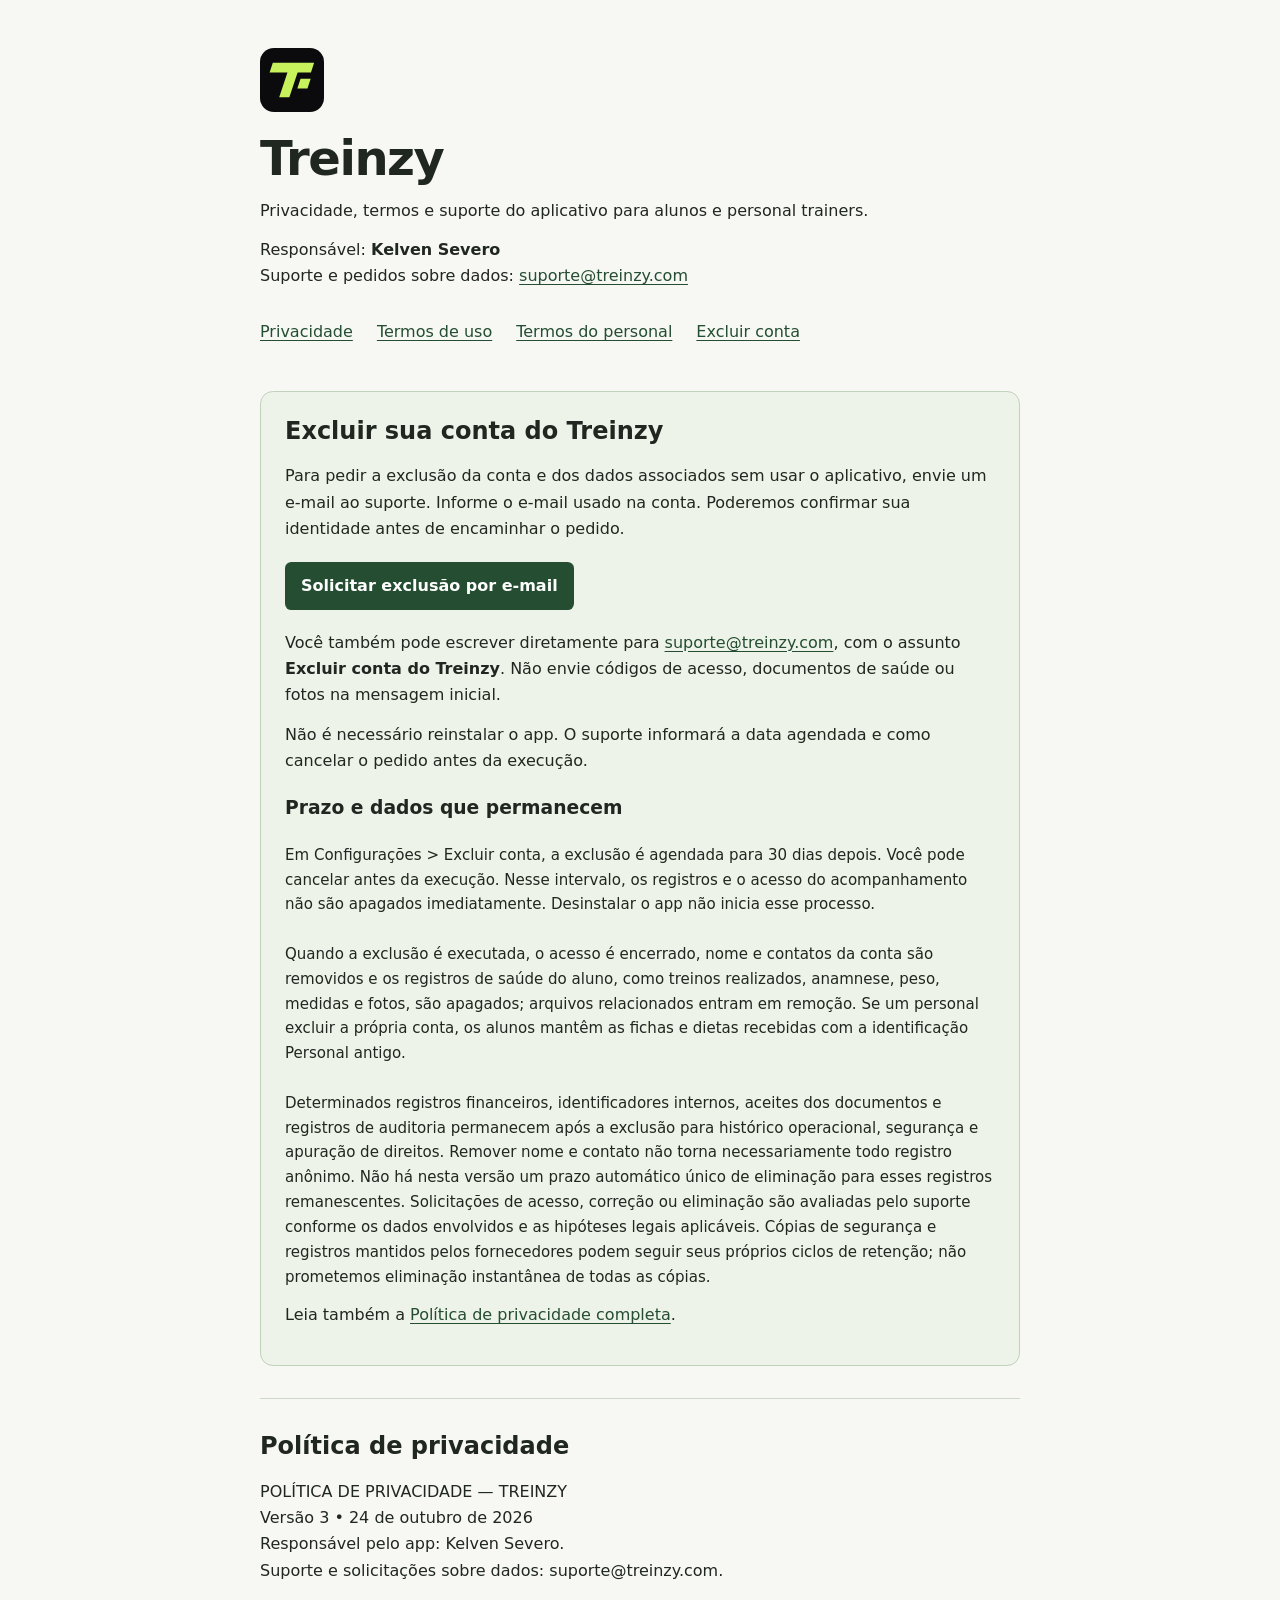
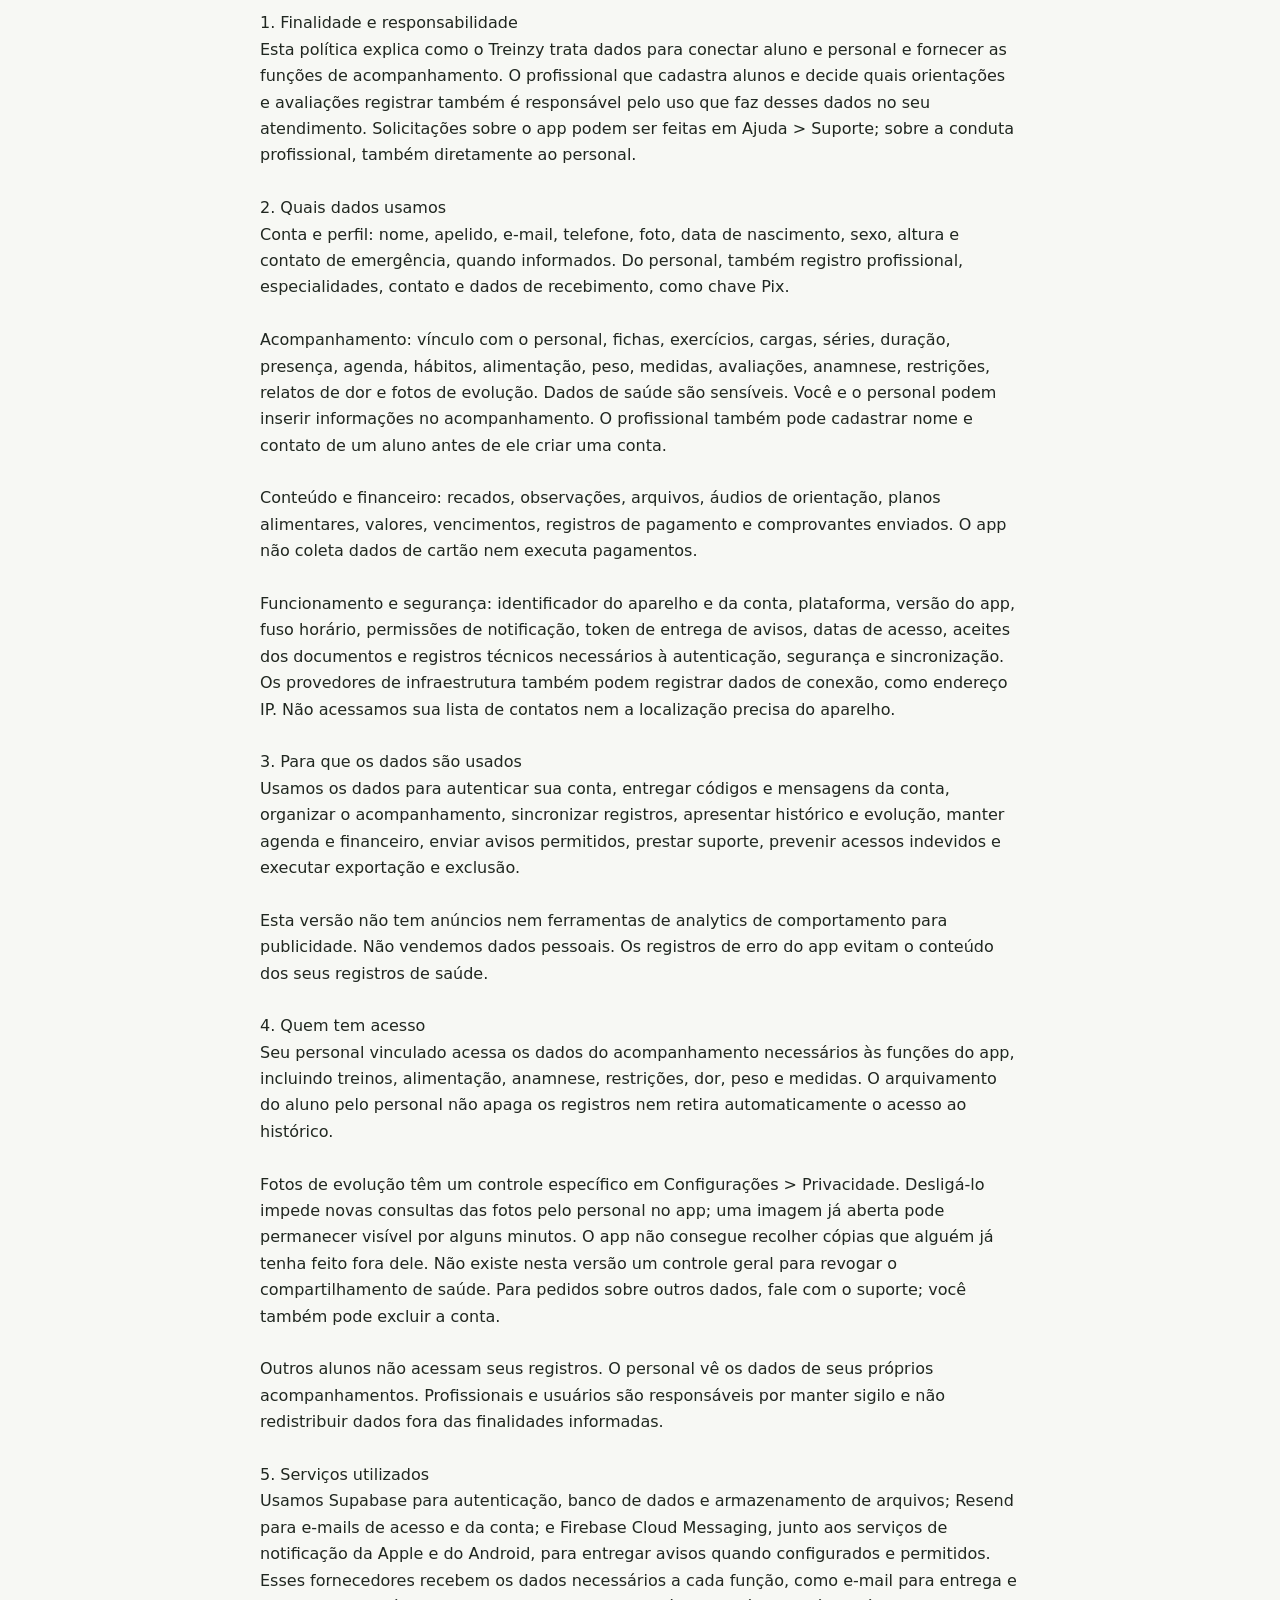
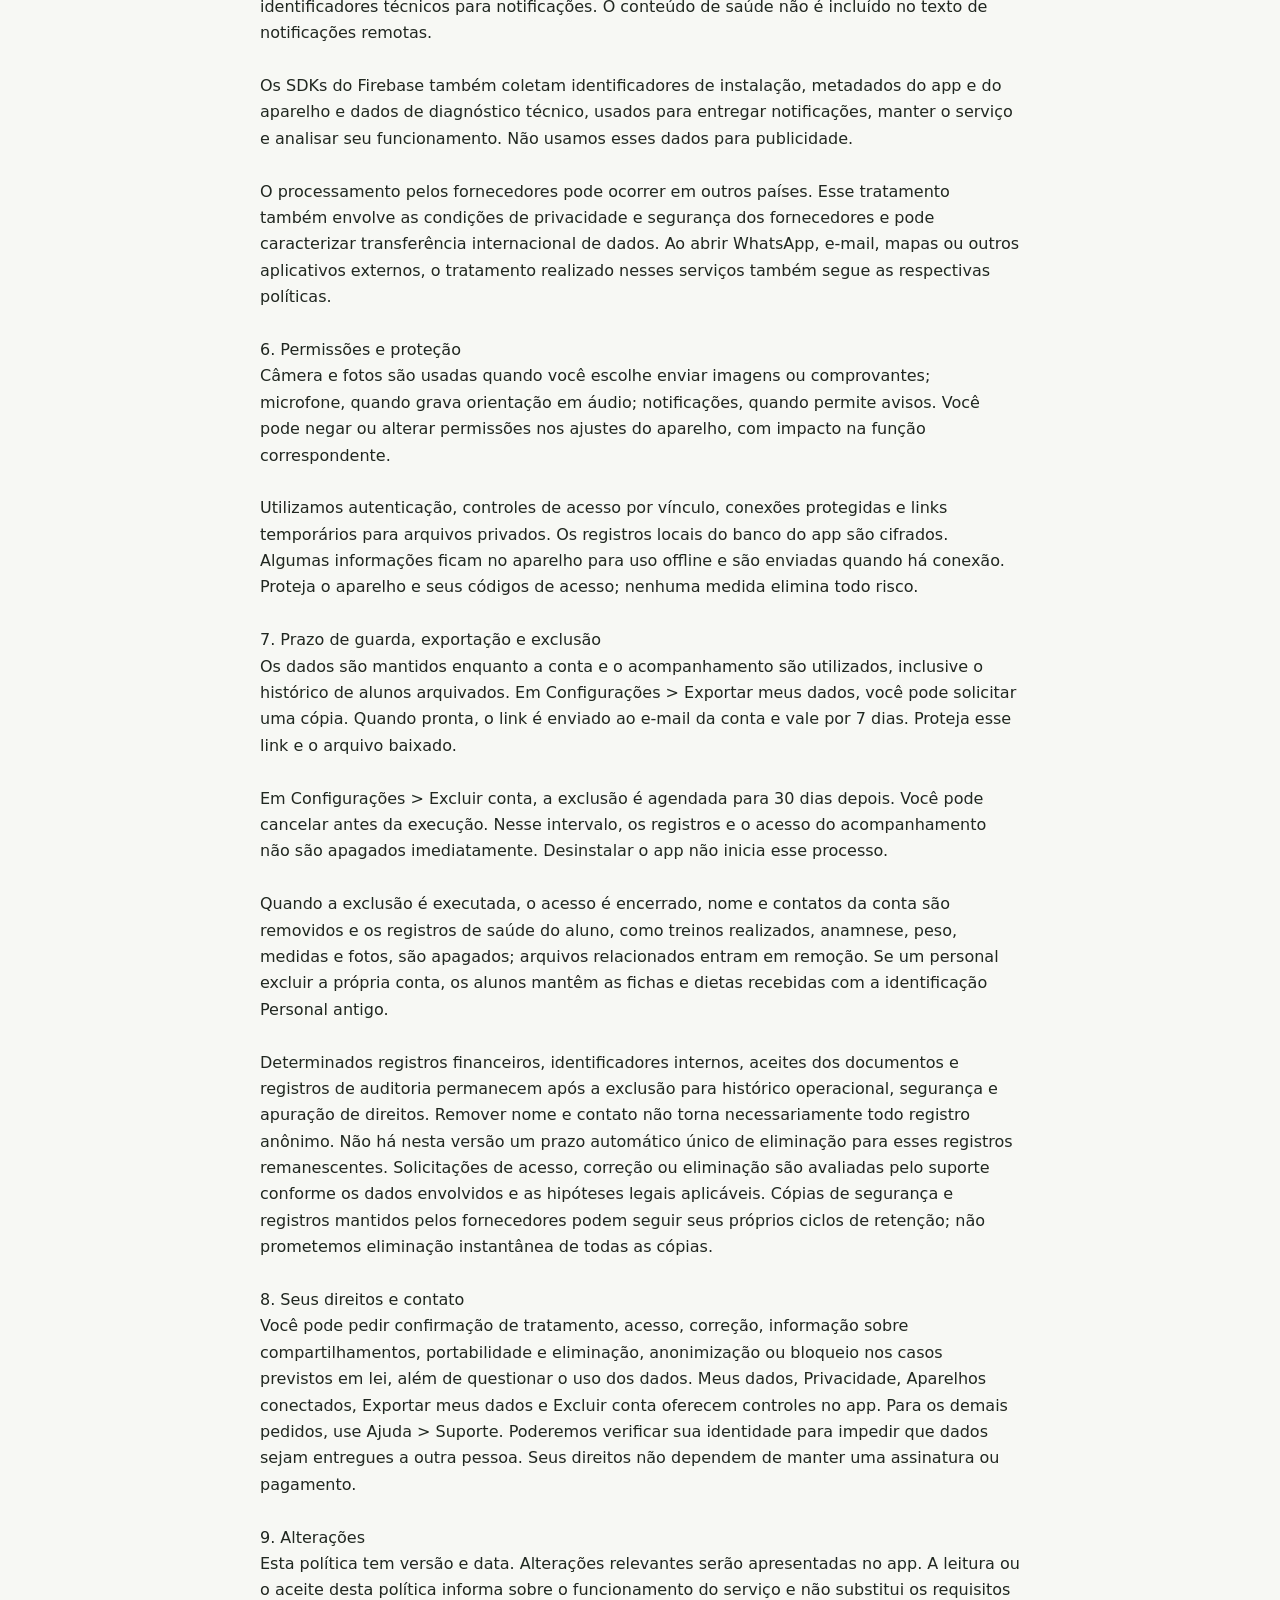
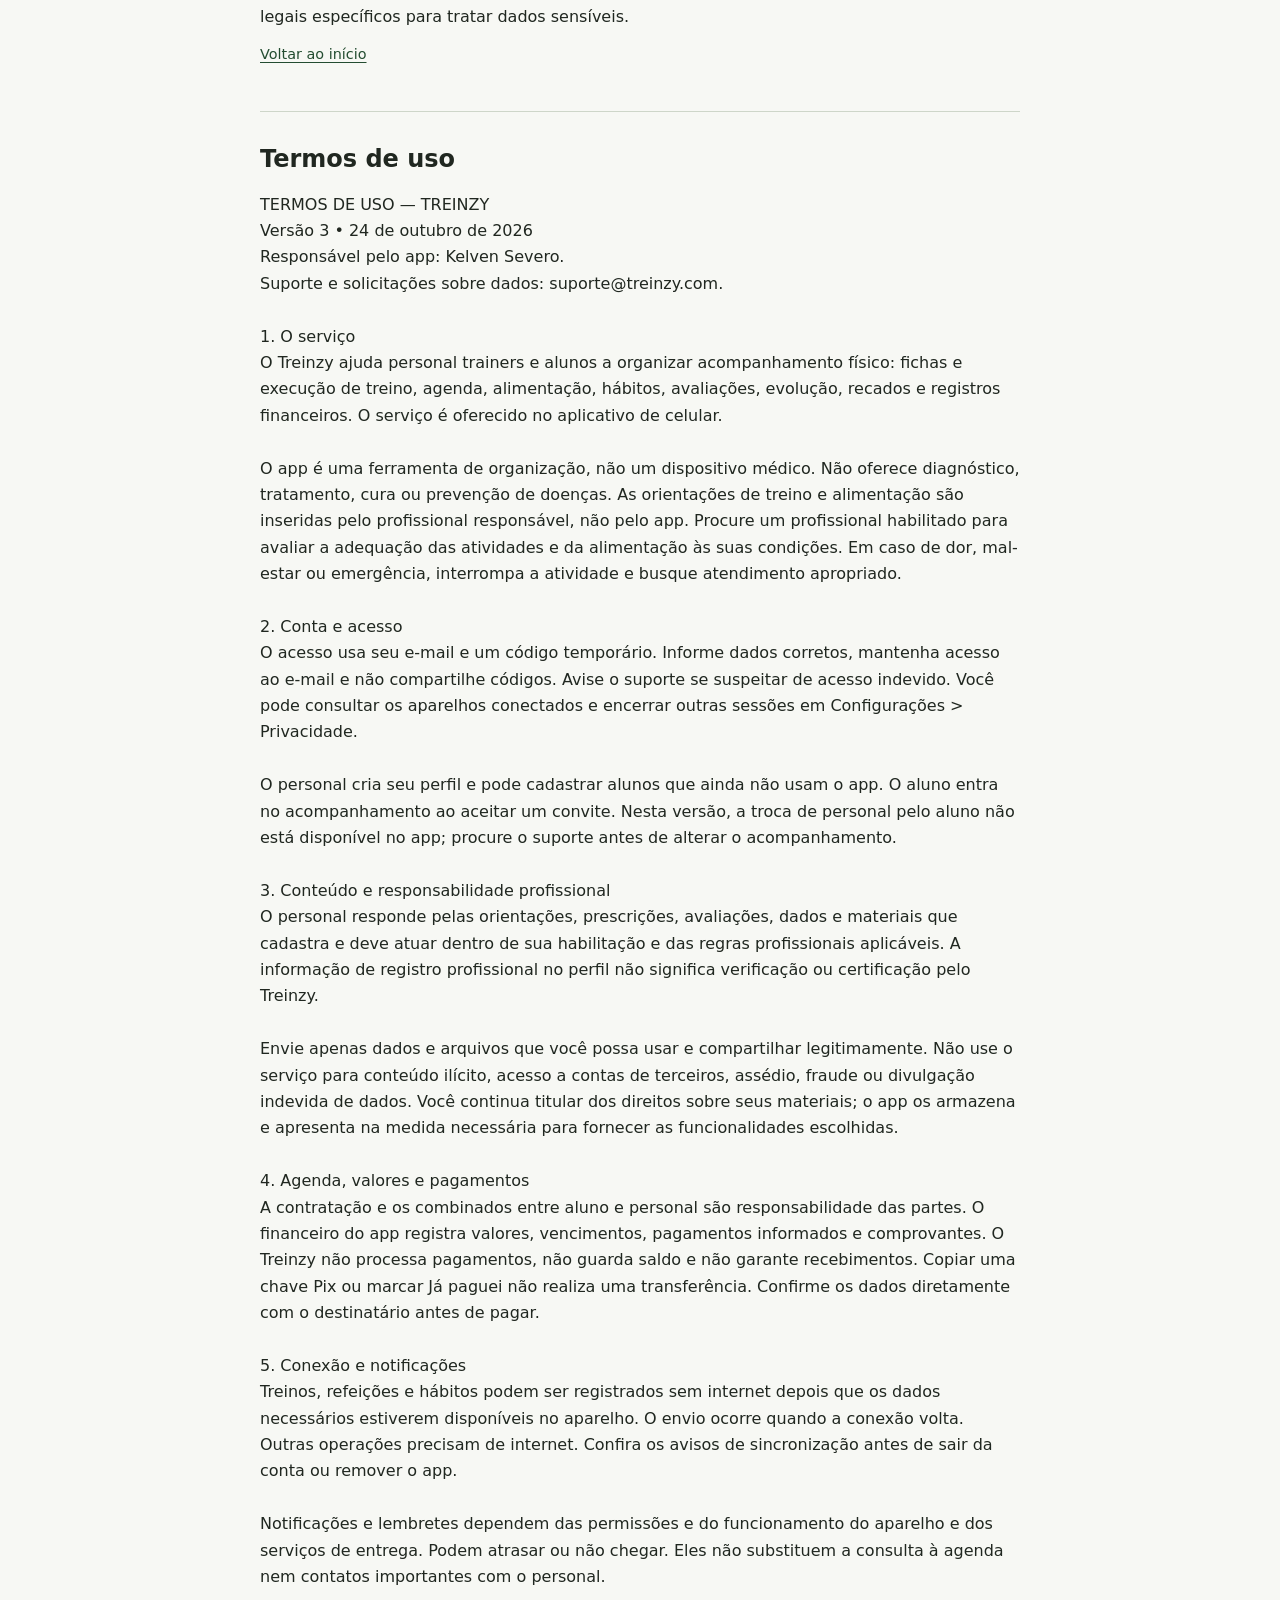
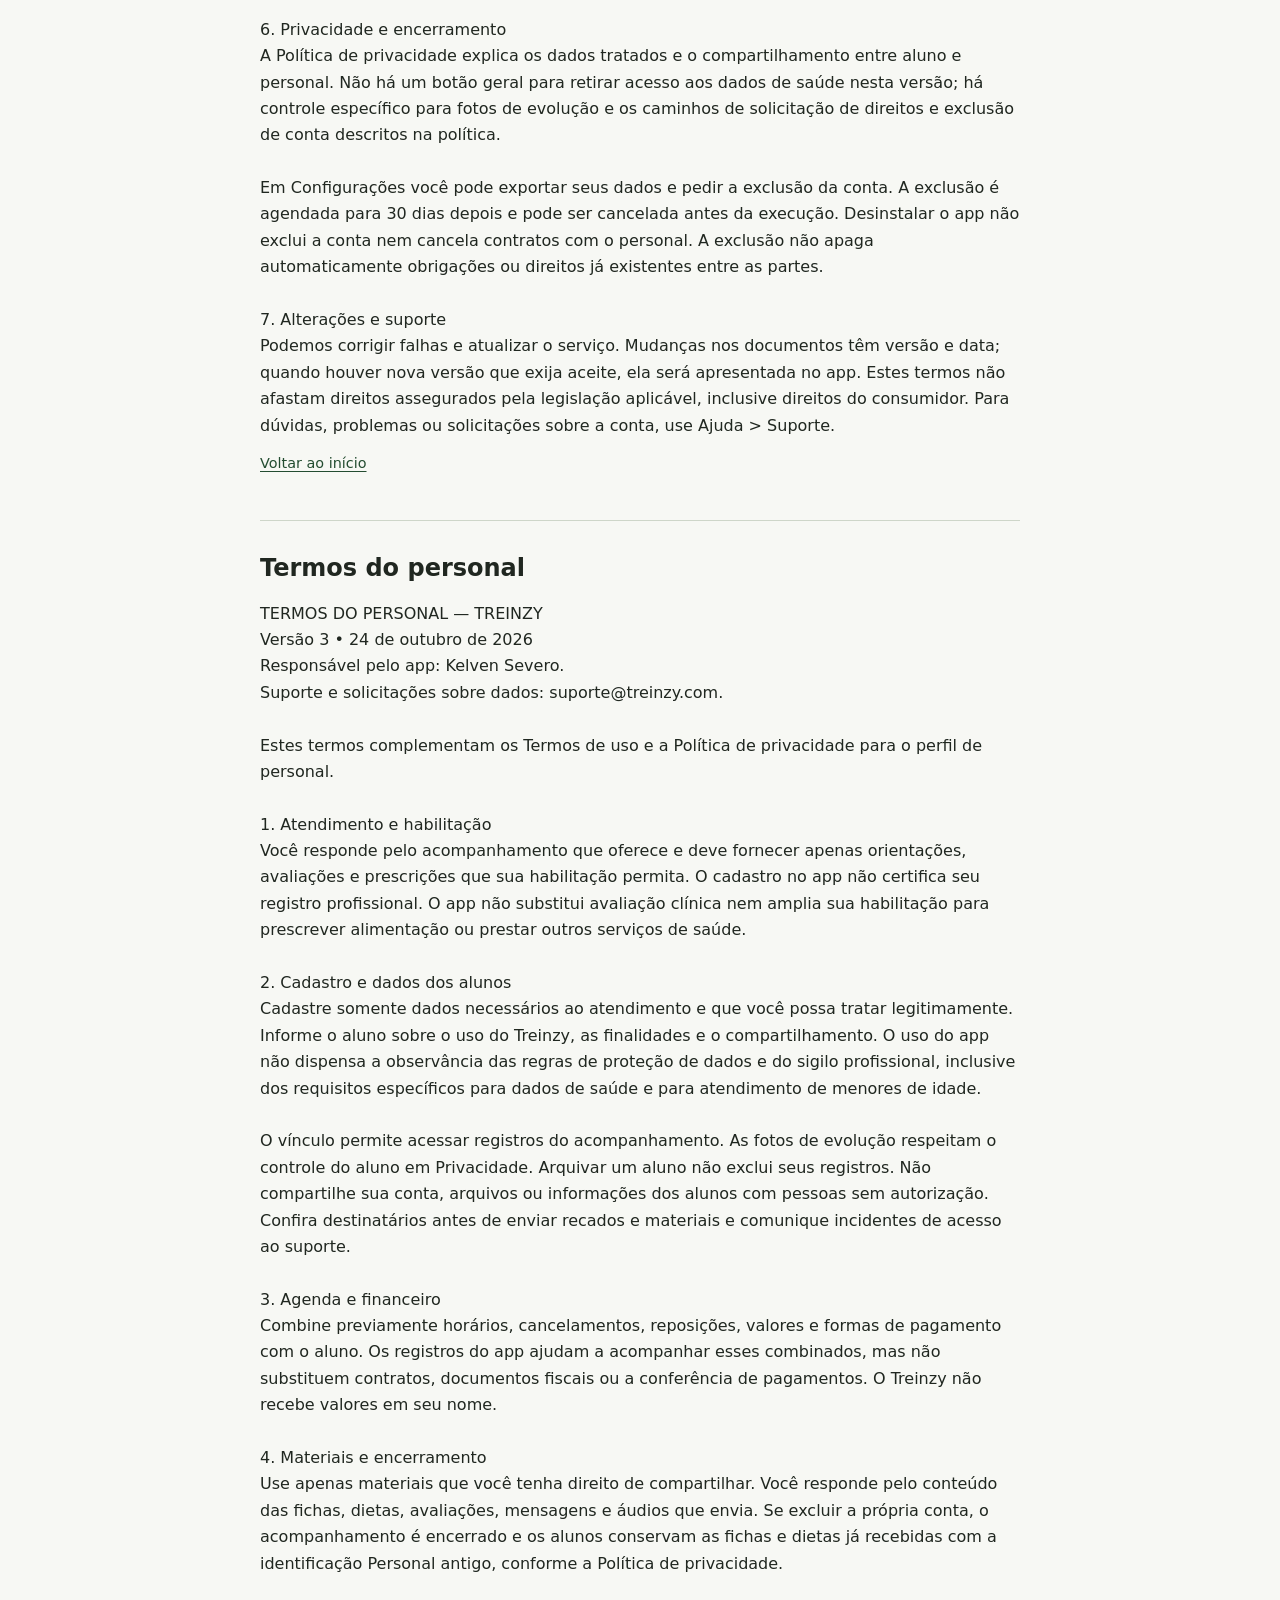
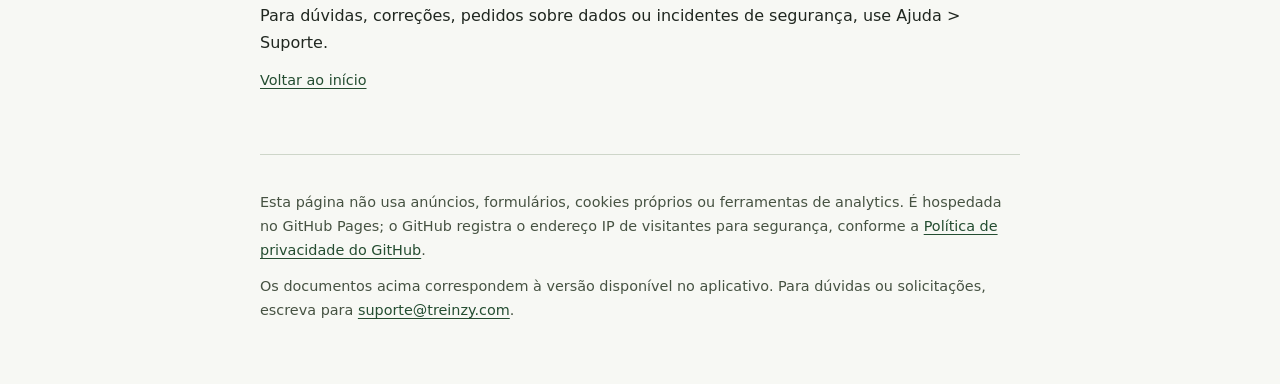
==== index.html @ 18ed3177 "marca: publica Treinzy e documentos legais v3" ====
<!doctype html>
<html lang="pt-BR">
<head>
<meta charset="utf-8">
<meta name="viewport" content="width=device-width, initial-scale=1">
<meta name="description" content="Política de privacidade, termos de uso, suporte e solicitação de exclusão de conta do aplicativo Treinzy.">
<meta name="referrer" content="no-referrer">
<link rel="canonical" href="https://treinzy.com/">
<link rel="icon" href="icon.svg" type="image/svg+xml">
<meta name="theme-color" content="#0B0B0D">
<title>Treinzy — Privacidade, termos e exclusão de conta</title>
<style>
:root { color-scheme: light; font-family: system-ui, -apple-system, BlinkMacSystemFont, "Segoe UI", sans-serif; color: #202720; background: #f7f8f4; }
* { box-sizing: border-box; }
body { margin: 0; line-height: 1.65; }
main { max-width: 50rem; margin: 0 auto; padding: 3rem 1.25rem; }
h1 { font-size: clamp(2rem, 8vw, 3rem); line-height: 1.1; margin: 0 0 .75rem; letter-spacing: -.03em; }
h2 { font-size: 1.5rem; line-height: 1.3; margin: 0 0 1rem; }
p { margin: .8rem 0; }
a { color: #244d31; text-underline-offset: .2em; overflow-wrap: anywhere; }
a:hover { color: #122e1b; }
a:focus-visible { outline: 3px solid #ad6339; outline-offset: 4px; }
nav { display: flex; flex-wrap: wrap; gap: .6rem 1.5rem; margin: 1.5rem 0 2.5rem; }
nav a { padding: .35rem 0; }
article, section { scroll-margin-top: 1.5rem; }
article { padding: 2rem 0; border-top: 1px solid #ced6c9; }
.pedido { border: 1px solid #c2d1bc; border-radius: .8rem; background: #edf3e8; padding: 1.5rem; margin-bottom: 2rem; }
.botao { display: inline-block; padding: .7rem 1rem; border-radius: .4rem; background: #244d31; color: white; font-weight: 600; text-decoration: none; margin: .4rem 0; }
.botao:hover { color: white; background: #183c23; }
.documento { white-space: pre-wrap; overflow-wrap: anywhere; }
.resumo { font-size: .94rem; }
.voltar, footer { font-size: .9rem; }
footer { border-top: 1px solid #ced6c9; margin-top: 1rem; padding-top: 1.5rem; color: #465242; }
@media print { main { max-width: none; padding: 0; } nav, .voltar { display: none; } .pedido { break-inside: avoid; } a { color: inherit; } }
</style>
</head>
<body>
<main id="inicio">
<header>
<img src="icon.svg" alt="" width="64" height="64" style="display:block;margin-bottom:1.25rem;border-radius:14px">
<h1>Treinzy</h1>
<p>Privacidade, termos e suporte do aplicativo para alunos e personal trainers.</p>
<p>Responsável: <strong>Kelven Severo</strong><br>Suporte e pedidos sobre dados: <a href="mailto:suporte@treinzy.com">suporte@treinzy.com</a></p>
</header>
<nav aria-label="Documentos e solicitações">
<a href="#privacidade">Privacidade</a>
<a href="#termos">Termos de uso</a>
<a href="#termos-personal">Termos do personal</a>
<a href="#excluir-conta">Excluir conta</a>
</nav>
<section id="excluir-conta" class="pedido" aria-labelledby="titulo-excluir">
<h2 id="titulo-excluir">Excluir sua conta do Treinzy</h2>
<p>Para pedir a exclusão da conta e dos dados associados sem usar o aplicativo, envie um e-mail ao suporte. Informe o e-mail usado na conta. Poderemos confirmar sua identidade antes de encaminhar o pedido.</p>
<p><a class="botao" href="mailto:suporte@treinzy.com?subject=Excluir%20conta%20do%20Treinzy&amp;body=Solicito%20a%20exclus%C3%A3o%20da%20minha%20conta%20e%20dos%20dados%20associados%20no%20Treinzy.%0A%0AE-mail%20usado%20na%20conta%3A%20%0A">Solicitar exclusão por e-mail</a></p>
<p>Você também pode escrever diretamente para <a href="mailto:suporte@treinzy.com">suporte@treinzy.com</a>, com o assunto <strong>Excluir conta do Treinzy</strong>. Não envie códigos de acesso, documentos de saúde ou fotos na mensagem inicial.</p>
<p>Não é necessário reinstalar o app. O suporte informará a data agendada e como cancelar o pedido antes da execução.</p>
<h3>Prazo e dados que permanecem</h3>
<div class="documento resumo">Em Configurações &gt; Excluir conta, a exclusão é agendada para 30 dias depois. Você pode cancelar antes da execução. Nesse intervalo, os registros e o acesso do acompanhamento não são apagados imediatamente. Desinstalar o app não inicia esse processo.

Quando a exclusão é executada, o acesso é encerrado, nome e contatos da conta são removidos e os registros de saúde do aluno, como treinos realizados, anamnese, peso, medidas e fotos, são apagados; arquivos relacionados entram em remoção. Se um personal excluir a própria conta, os alunos mantêm as fichas e dietas recebidas com a identificação Personal antigo.

Determinados registros financeiros, identificadores internos, aceites dos documentos e registros de auditoria permanecem após a exclusão para histórico operacional, segurança e apuração de direitos. Remover nome e contato não torna necessariamente todo registro anônimo. Não há nesta versão um prazo automático único de eliminação para esses registros remanescentes. Solicitações de acesso, correção ou eliminação são avaliadas pelo suporte conforme os dados envolvidos e as hipóteses legais aplicáveis. Cópias de segurança e registros mantidos pelos fornecedores podem seguir seus próprios ciclos de retenção; não prometemos eliminação instantânea de todas as cópias.</div>
<p>Leia também a <a href="#privacidade">Política de privacidade completa</a>.</p>
</section>
<article id="privacidade" aria-labelledby="titulo-privacidade">
<h2 id="titulo-privacidade">Política de privacidade</h2>
<div class="documento" data-document="documentoPrivacidade">POLÍTICA DE PRIVACIDADE — TREINZY
Versão 3 • 24 de outubro de 2026
Responsável pelo app: Kelven Severo.
Suporte e solicitações sobre dados: suporte@treinzy.com.

1. Finalidade e responsabilidade
Esta política explica como o Treinzy trata dados para conectar aluno e personal e fornecer as funções de acompanhamento. O profissional que cadastra alunos e decide quais orientações e avaliações registrar também é responsável pelo uso que faz desses dados no seu atendimento. Solicitações sobre o app podem ser feitas em Ajuda &gt; Suporte; sobre a conduta profissional, também diretamente ao personal.

2. Quais dados usamos
Conta e perfil: nome, apelido, e-mail, telefone, foto, data de nascimento, sexo, altura e contato de emergência, quando informados. Do personal, também registro profissional, especialidades, contato e dados de recebimento, como chave Pix.

Acompanhamento: vínculo com o personal, fichas, exercícios, cargas, séries, duração, presença, agenda, hábitos, alimentação, peso, medidas, avaliações, anamnese, restrições, relatos de dor e fotos de evolução. Dados de saúde são sensíveis. Você e o personal podem inserir informações no acompanhamento. O profissional também pode cadastrar nome e contato de um aluno antes de ele criar uma conta.

Conteúdo e financeiro: recados, observações, arquivos, áudios de orientação, planos alimentares, valores, vencimentos, registros de pagamento e comprovantes enviados. O app não coleta dados de cartão nem executa pagamentos.

Funcionamento e segurança: identificador do aparelho e da conta, plataforma, versão do app, fuso horário, permissões de notificação, token de entrega de avisos, datas de acesso, aceites dos documentos e registros técnicos necessários à autenticação, segurança e sincronização. Os provedores de infraestrutura também podem registrar dados de conexão, como endereço IP. Não acessamos sua lista de contatos nem a localização precisa do aparelho.

3. Para que os dados são usados
Usamos os dados para autenticar sua conta, entregar códigos e mensagens da conta, organizar o acompanhamento, sincronizar registros, apresentar histórico e evolução, manter agenda e financeiro, enviar avisos permitidos, prestar suporte, prevenir acessos indevidos e executar exportação e exclusão.

Esta versão não tem anúncios nem ferramentas de analytics de comportamento para publicidade. Não vendemos dados pessoais. Os registros de erro do app evitam o conteúdo dos seus registros de saúde.

4. Quem tem acesso
Seu personal vinculado acessa os dados do acompanhamento necessários às funções do app, incluindo treinos, alimentação, anamnese, restrições, dor, peso e medidas. O arquivamento do aluno pelo personal não apaga os registros nem retira automaticamente o acesso ao histórico.

Fotos de evolução têm um controle específico em Configurações &gt; Privacidade. Desligá-lo impede novas consultas das fotos pelo personal no app; uma imagem já aberta pode permanecer visível por alguns minutos. O app não consegue recolher cópias que alguém já tenha feito fora dele. Não existe nesta versão um controle geral para revogar o compartilhamento de saúde. Para pedidos sobre outros dados, fale com o suporte; você também pode excluir a conta.

Outros alunos não acessam seus registros. O personal vê os dados de seus próprios acompanhamentos. Profissionais e usuários são responsáveis por manter sigilo e não redistribuir dados fora das finalidades informadas.

5. Serviços utilizados
Usamos Supabase para autenticação, banco de dados e armazenamento de arquivos; Resend para e-mails de acesso e da conta; e Firebase Cloud Messaging, junto aos serviços de notificação da Apple e do Android, para entregar avisos quando configurados e permitidos. Esses fornecedores recebem os dados necessários a cada função, como e-mail para entrega e identificadores técnicos para notificações. O conteúdo de saúde não é incluído no texto de notificações remotas.

Os SDKs do Firebase também coletam identificadores de instalação, metadados do app e do aparelho e dados de diagnóstico técnico, usados para entregar notificações, manter o serviço e analisar seu funcionamento. Não usamos esses dados para publicidade.

O processamento pelos fornecedores pode ocorrer em outros países. Esse tratamento também envolve as condições de privacidade e segurança dos fornecedores e pode caracterizar transferência internacional de dados. Ao abrir WhatsApp, e-mail, mapas ou outros aplicativos externos, o tratamento realizado nesses serviços também segue as respectivas políticas.

6. Permissões e proteção
Câmera e fotos são usadas quando você escolhe enviar imagens ou comprovantes; microfone, quando grava orientação em áudio; notificações, quando permite avisos. Você pode negar ou alterar permissões nos ajustes do aparelho, com impacto na função correspondente.

Utilizamos autenticação, controles de acesso por vínculo, conexões protegidas e links temporários para arquivos privados. Os registros locais do banco do app são cifrados. Algumas informações ficam no aparelho para uso offline e são enviadas quando há conexão. Proteja o aparelho e seus códigos de acesso; nenhuma medida elimina todo risco.

7. Prazo de guarda, exportação e exclusão
Os dados são mantidos enquanto a conta e o acompanhamento são utilizados, inclusive o histórico de alunos arquivados. Em Configurações &gt; Exportar meus dados, você pode solicitar uma cópia. Quando pronta, o link é enviado ao e-mail da conta e vale por 7 dias. Proteja esse link e o arquivo baixado.

Em Configurações &gt; Excluir conta, a exclusão é agendada para 30 dias depois. Você pode cancelar antes da execução. Nesse intervalo, os registros e o acesso do acompanhamento não são apagados imediatamente. Desinstalar o app não inicia esse processo.

Quando a exclusão é executada, o acesso é encerrado, nome e contatos da conta são removidos e os registros de saúde do aluno, como treinos realizados, anamnese, peso, medidas e fotos, são apagados; arquivos relacionados entram em remoção. Se um personal excluir a própria conta, os alunos mantêm as fichas e dietas recebidas com a identificação Personal antigo.

Determinados registros financeiros, identificadores internos, aceites dos documentos e registros de auditoria permanecem após a exclusão para histórico operacional, segurança e apuração de direitos. Remover nome e contato não torna necessariamente todo registro anônimo. Não há nesta versão um prazo automático único de eliminação para esses registros remanescentes. Solicitações de acesso, correção ou eliminação são avaliadas pelo suporte conforme os dados envolvidos e as hipóteses legais aplicáveis. Cópias de segurança e registros mantidos pelos fornecedores podem seguir seus próprios ciclos de retenção; não prometemos eliminação instantânea de todas as cópias.

8. Seus direitos e contato
Você pode pedir confirmação de tratamento, acesso, correção, informação sobre compartilhamentos, portabilidade e eliminação, anonimização ou bloqueio nos casos previstos em lei, além de questionar o uso dos dados. Meus dados, Privacidade, Aparelhos conectados, Exportar meus dados e Excluir conta oferecem controles no app. Para os demais pedidos, use Ajuda &gt; Suporte. Poderemos verificar sua identidade para impedir que dados sejam entregues a outra pessoa. Seus direitos não dependem de manter uma assinatura ou pagamento.

9. Alterações
Esta política tem versão e data. Alterações relevantes serão apresentadas no app. A leitura ou o aceite desta política informa sobre o funcionamento do serviço e não substitui os requisitos legais específicos para tratar dados sensíveis.</div>
<p class="voltar"><a href="#inicio">Voltar ao início</a></p>
</article>
<article id="termos" aria-labelledby="titulo-termos">
<h2 id="titulo-termos">Termos de uso</h2>
<div class="documento" data-document="documentoTermos">TERMOS DE USO — TREINZY
Versão 3 • 24 de outubro de 2026
Responsável pelo app: Kelven Severo.
Suporte e solicitações sobre dados: suporte@treinzy.com.

1. O serviço
O Treinzy ajuda personal trainers e alunos a organizar acompanhamento físico: fichas e execução de treino, agenda, alimentação, hábitos, avaliações, evolução, recados e registros financeiros. O serviço é oferecido no aplicativo de celular.

O app é uma ferramenta de organização, não um dispositivo médico. Não oferece diagnóstico, tratamento, cura ou prevenção de doenças. As orientações de treino e alimentação são inseridas pelo profissional responsável, não pelo app. Procure um profissional habilitado para avaliar a adequação das atividades e da alimentação às suas condições. Em caso de dor, mal-estar ou emergência, interrompa a atividade e busque atendimento apropriado.

2. Conta e acesso
O acesso usa seu e-mail e um código temporário. Informe dados corretos, mantenha acesso ao e-mail e não compartilhe códigos. Avise o suporte se suspeitar de acesso indevido. Você pode consultar os aparelhos conectados e encerrar outras sessões em Configurações &gt; Privacidade.

O personal cria seu perfil e pode cadastrar alunos que ainda não usam o app. O aluno entra no acompanhamento ao aceitar um convite. Nesta versão, a troca de personal pelo aluno não está disponível no app; procure o suporte antes de alterar o acompanhamento.

3. Conteúdo e responsabilidade profissional
O personal responde pelas orientações, prescrições, avaliações, dados e materiais que cadastra e deve atuar dentro de sua habilitação e das regras profissionais aplicáveis. A informação de registro profissional no perfil não significa verificação ou certificação pelo Treinzy.

Envie apenas dados e arquivos que você possa usar e compartilhar legitimamente. Não use o serviço para conteúdo ilícito, acesso a contas de terceiros, assédio, fraude ou divulgação indevida de dados. Você continua titular dos direitos sobre seus materiais; o app os armazena e apresenta na medida necessária para fornecer as funcionalidades escolhidas.

4. Agenda, valores e pagamentos
A contratação e os combinados entre aluno e personal são responsabilidade das partes. O financeiro do app registra valores, vencimentos, pagamentos informados e comprovantes. O Treinzy não processa pagamentos, não guarda saldo e não garante recebimentos. Copiar uma chave Pix ou marcar Já paguei não realiza uma transferência. Confirme os dados diretamente com o destinatário antes de pagar.

5. Conexão e notificações
Treinos, refeições e hábitos podem ser registrados sem internet depois que os dados necessários estiverem disponíveis no aparelho. O envio ocorre quando a conexão volta. Outras operações precisam de internet. Confira os avisos de sincronização antes de sair da conta ou remover o app.

Notificações e lembretes dependem das permissões e do funcionamento do aparelho e dos serviços de entrega. Podem atrasar ou não chegar. Eles não substituem a consulta à agenda nem contatos importantes com o personal.

6. Privacidade e encerramento
A Política de privacidade explica os dados tratados e o compartilhamento entre aluno e personal. Não há um botão geral para retirar acesso aos dados de saúde nesta versão; há controle específico para fotos de evolução e os caminhos de solicitação de direitos e exclusão de conta descritos na política.

Em Configurações você pode exportar seus dados e pedir a exclusão da conta. A exclusão é agendada para 30 dias depois e pode ser cancelada antes da execução. Desinstalar o app não exclui a conta nem cancela contratos com o personal. A exclusão não apaga automaticamente obrigações ou direitos já existentes entre as partes.

7. Alterações e suporte
Podemos corrigir falhas e atualizar o serviço. Mudanças nos documentos têm versão e data; quando houver nova versão que exija aceite, ela será apresentada no app. Estes termos não afastam direitos assegurados pela legislação aplicável, inclusive direitos do consumidor. Para dúvidas, problemas ou solicitações sobre a conta, use Ajuda &gt; Suporte.</div>
<p class="voltar"><a href="#inicio">Voltar ao início</a></p>
</article>
<article id="termos-personal" aria-labelledby="titulo-termos-personal">
<h2 id="titulo-termos-personal">Termos do personal</h2>
<div class="documento" data-document="documentoPersonal">TERMOS DO PERSONAL — TREINZY
Versão 3 • 24 de outubro de 2026
Responsável pelo app: Kelven Severo.
Suporte e solicitações sobre dados: suporte@treinzy.com.

Estes termos complementam os Termos de uso e a Política de privacidade para o perfil de personal.

1. Atendimento e habilitação
Você responde pelo acompanhamento que oferece e deve fornecer apenas orientações, avaliações e prescrições que sua habilitação permita. O cadastro no app não certifica seu registro profissional. O app não substitui avaliação clínica nem amplia sua habilitação para prescrever alimentação ou prestar outros serviços de saúde.

2. Cadastro e dados dos alunos
Cadastre somente dados necessários ao atendimento e que você possa tratar legitimamente. Informe o aluno sobre o uso do Treinzy, as finalidades e o compartilhamento. O uso do app não dispensa a observância das regras de proteção de dados e do sigilo profissional, inclusive dos requisitos específicos para dados de saúde e para atendimento de menores de idade.

O vínculo permite acessar registros do acompanhamento. As fotos de evolução respeitam o controle do aluno em Privacidade. Arquivar um aluno não exclui seus registros. Não compartilhe sua conta, arquivos ou informações dos alunos com pessoas sem autorização. Confira destinatários antes de enviar recados e materiais e comunique incidentes de acesso ao suporte.

3. Agenda e financeiro
Combine previamente horários, cancelamentos, reposições, valores e formas de pagamento com o aluno. Os registros do app ajudam a acompanhar esses combinados, mas não substituem contratos, documentos fiscais ou a conferência de pagamentos. O Treinzy não recebe valores em seu nome.

4. Materiais e encerramento
Use apenas materiais que você tenha direito de compartilhar. Você responde pelo conteúdo das fichas, dietas, avaliações, mensagens e áudios que envia. Se excluir a própria conta, o acompanhamento é encerrado e os alunos conservam as fichas e dietas já recebidas com a identificação Personal antigo, conforme a Política de privacidade.

Para dúvidas, correções, pedidos sobre dados ou incidentes de segurança, use Ajuda &gt; Suporte.</div>
<p class="voltar"><a href="#inicio">Voltar ao início</a></p>
</article>
<footer>
<p>Esta página não usa anúncios, formulários, cookies próprios ou ferramentas de analytics. É hospedada no GitHub Pages; o GitHub registra o endereço IP de visitantes para segurança, conforme a <a href="https://docs.github.com/en/site-policy/privacy-policies/github-general-privacy-statement">Política de privacidade do GitHub</a>.</p>
<p>Os documentos acima correspondem à versão disponível no aplicativo. Para dúvidas ou solicitações, escreva para <a href="mailto:suporte@treinzy.com">suporte@treinzy.com</a>.</p>
</footer>
</main>
</body>
</html>
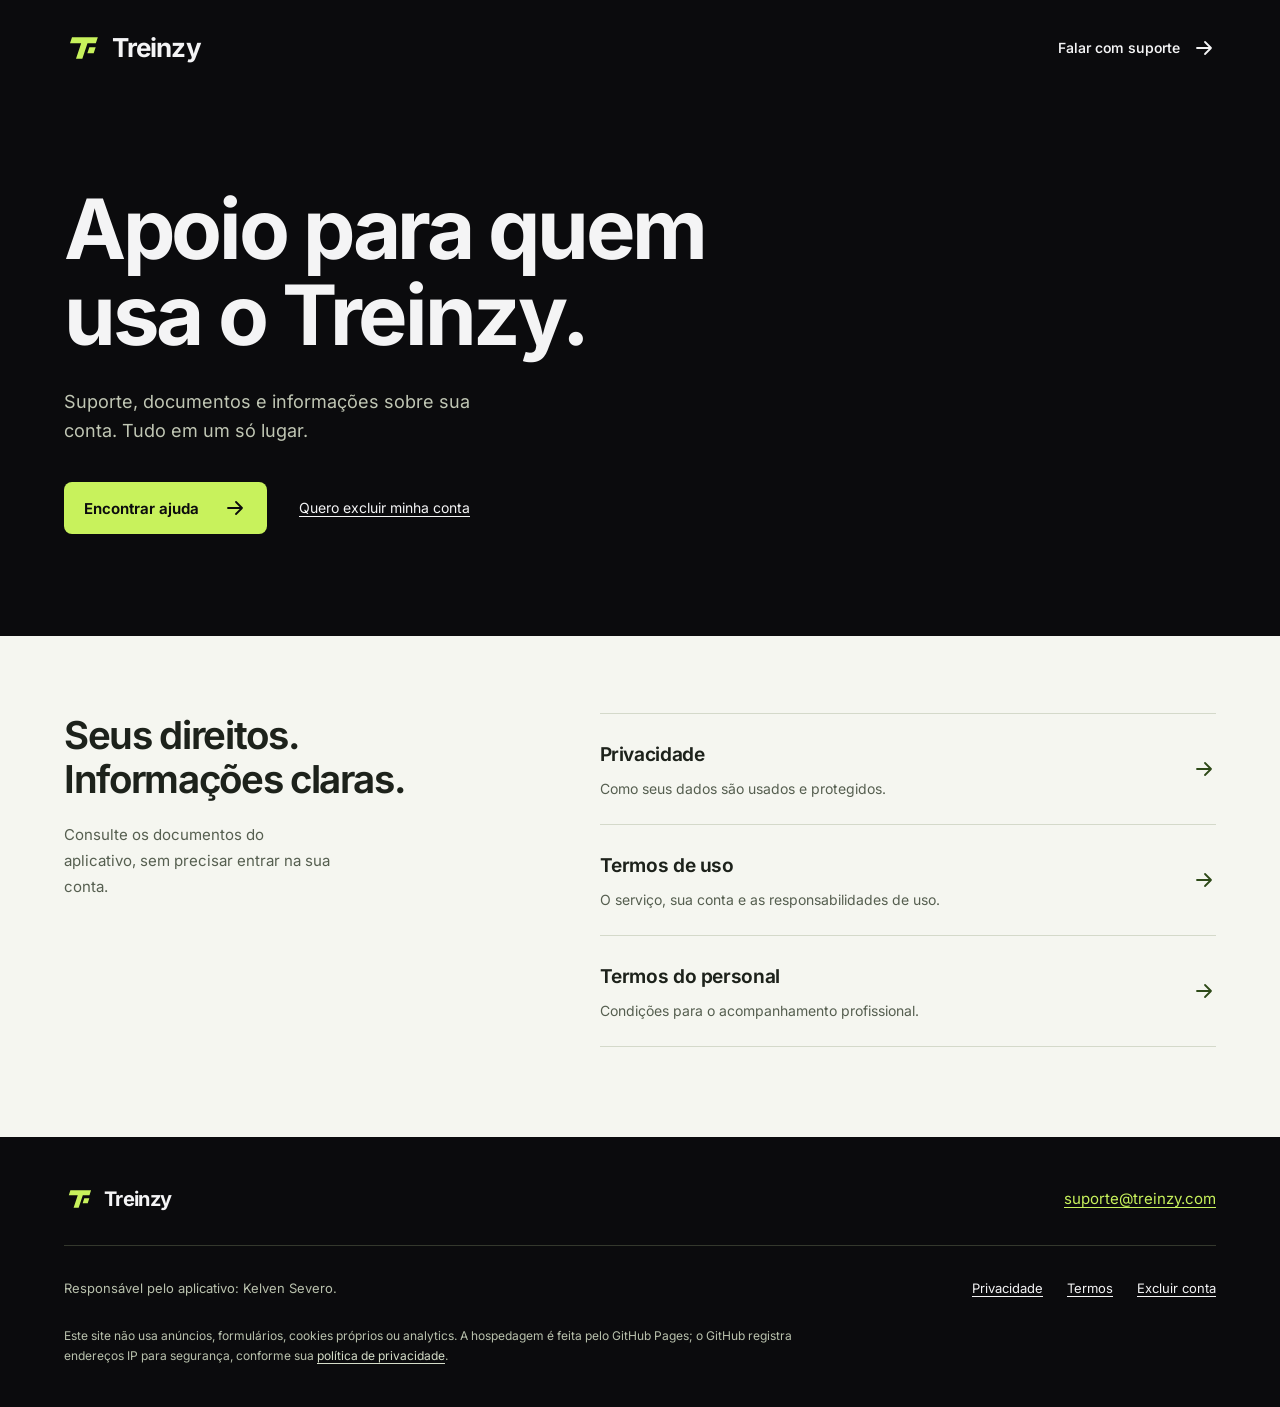
==== commit 8d0215c3: "site: separar documentos e suporte em páginas Treinzy" ====
--- a/index.html
+++ b/index.html
@@ -3,193 +3,21 @@
 <head>
 <meta charset="utf-8">
 <meta name="viewport" content="width=device-width, initial-scale=1">
-<meta name="description" content="Política de privacidade, termos de uso, suporte e solicitação de exclusão de conta do aplicativo Treinzy.">
+<meta name="description" content="Encontre suporte, política de privacidade, termos e informações sobre exclusão de conta do Treinzy.">
 <meta name="referrer" content="no-referrer">
+<meta name="theme-color" content="#0B0B0D">
+
 <link rel="canonical" href="https://treinzy.com/">
-<link rel="icon" href="icon.svg" type="image/svg+xml">
-<meta name="theme-color" content="#0B0B0D">
-<title>Treinzy — Privacidade, termos e exclusão de conta</title>
-<style>
-:root { color-scheme: light; font-family: system-ui, -apple-system, BlinkMacSystemFont, "Segoe UI", sans-serif; color: #202720; background: #f7f8f4; }
-* { box-sizing: border-box; }
-body { margin: 0; line-height: 1.65; }
-main { max-width: 50rem; margin: 0 auto; padding: 3rem 1.25rem; }
-h1 { font-size: clamp(2rem, 8vw, 3rem); line-height: 1.1; margin: 0 0 .75rem; letter-spacing: -.03em; }
-h2 { font-size: 1.5rem; line-height: 1.3; margin: 0 0 1rem; }
-p { margin: .8rem 0; }
-a { color: #244d31; text-underline-offset: .2em; overflow-wrap: anywhere; }
-a:hover { color: #122e1b; }
-a:focus-visible { outline: 3px solid #ad6339; outline-offset: 4px; }
-nav { display: flex; flex-wrap: wrap; gap: .6rem 1.5rem; margin: 1.5rem 0 2.5rem; }
-nav a { padding: .35rem 0; }
-article, section { scroll-margin-top: 1.5rem; }
-article { padding: 2rem 0; border-top: 1px solid #ced6c9; }
-.pedido { border: 1px solid #c2d1bc; border-radius: .8rem; background: #edf3e8; padding: 1.5rem; margin-bottom: 2rem; }
-.botao { display: inline-block; padding: .7rem 1rem; border-radius: .4rem; background: #244d31; color: white; font-weight: 600; text-decoration: none; margin: .4rem 0; }
-.botao:hover { color: white; background: #183c23; }
-.documento { white-space: pre-wrap; overflow-wrap: anywhere; }
-.resumo { font-size: .94rem; }
-.voltar, footer { font-size: .9rem; }
-footer { border-top: 1px solid #ced6c9; margin-top: 1rem; padding-top: 1.5rem; color: #465242; }
-@media print { main { max-width: none; padding: 0; } nav, .voltar { display: none; } .pedido { break-inside: avoid; } a { color: inherit; } }
-</style>
+<link rel="icon" href="/icon.svg" type="image/svg+xml">
+<link rel="preload" href="/assets/inter-latin.woff2" as="font" type="font/woff2" crossorigin>
+<link rel="stylesheet" href="/styles.css">
+<title>Suporte e documentos — Treinzy</title>
+<script src="/legacy-links.js" defer></script>
 </head>
-<body>
-<main id="inicio">
-<header>
-<img src="icon.svg" alt="" width="64" height="64" style="display:block;margin-bottom:1.25rem;border-radius:14px">
-<h1>Treinzy</h1>
-<p>Privacidade, termos e suporte do aplicativo para alunos e personal trainers.</p>
-<p>Responsável: <strong>Kelven Severo</strong><br>Suporte e pedidos sobre dados: <a href="mailto:suporte@treinzy.com">suporte@treinzy.com</a></p>
-</header>
-<nav aria-label="Documentos e solicitações">
-<a href="#privacidade">Privacidade</a>
-<a href="#termos">Termos de uso</a>
-<a href="#termos-personal">Termos do personal</a>
-<a href="#excluir-conta">Excluir conta</a>
-</nav>
-<section id="excluir-conta" class="pedido" aria-labelledby="titulo-excluir">
-<h2 id="titulo-excluir">Excluir sua conta do Treinzy</h2>
-<p>Para pedir a exclusão da conta e dos dados associados sem usar o aplicativo, envie um e-mail ao suporte. Informe o e-mail usado na conta. Poderemos confirmar sua identidade antes de encaminhar o pedido.</p>
-<p><a class="botao" href="mailto:suporte@treinzy.com?subject=Excluir%20conta%20do%20Treinzy&amp;body=Solicito%20a%20exclus%C3%A3o%20da%20minha%20conta%20e%20dos%20dados%20associados%20no%20Treinzy.%0A%0AE-mail%20usado%20na%20conta%3A%20%0A">Solicitar exclusão por e-mail</a></p>
-<p>Você também pode escrever diretamente para <a href="mailto:suporte@treinzy.com">suporte@treinzy.com</a>, com o assunto <strong>Excluir conta do Treinzy</strong>. Não envie códigos de acesso, documentos de saúde ou fotos na mensagem inicial.</p>
-<p>Não é necessário reinstalar o app. O suporte informará a data agendada e como cancelar o pedido antes da execução.</p>
-<h3>Prazo e dados que permanecem</h3>
-<div class="documento resumo">Em Configurações &gt; Excluir conta, a exclusão é agendada para 30 dias depois. Você pode cancelar antes da execução. Nesse intervalo, os registros e o acesso do acompanhamento não são apagados imediatamente. Desinstalar o app não inicia esse processo.
-
-Quando a exclusão é executada, o acesso é encerrado, nome e contatos da conta são removidos e os registros de saúde do aluno, como treinos realizados, anamnese, peso, medidas e fotos, são apagados; arquivos relacionados entram em remoção. Se um personal excluir a própria conta, os alunos mantêm as fichas e dietas recebidas com a identificação Personal antigo.
-
-Determinados registros financeiros, identificadores internos, aceites dos documentos e registros de auditoria permanecem após a exclusão para histórico operacional, segurança e apuração de direitos. Remover nome e contato não torna necessariamente todo registro anônimo. Não há nesta versão um prazo automático único de eliminação para esses registros remanescentes. Solicitações de acesso, correção ou eliminação são avaliadas pelo suporte conforme os dados envolvidos e as hipóteses legais aplicáveis. Cópias de segurança e registros mantidos pelos fornecedores podem seguir seus próprios ciclos de retenção; não prometemos eliminação instantânea de todas as cópias.</div>
-<p>Leia também a <a href="#privacidade">Política de privacidade completa</a>.</p>
-</section>
-<article id="privacidade" aria-labelledby="titulo-privacidade">
-<h2 id="titulo-privacidade">Política de privacidade</h2>
-<div class="documento" data-document="documentoPrivacidade">POLÍTICA DE PRIVACIDADE — TREINZY
-Versão 3 • 24 de outubro de 2026
-Responsável pelo app: Kelven Severo.
-Suporte e solicitações sobre dados: suporte@treinzy.com.
-
-1. Finalidade e responsabilidade
-Esta política explica como o Treinzy trata dados para conectar aluno e personal e fornecer as funções de acompanhamento. O profissional que cadastra alunos e decide quais orientações e avaliações registrar também é responsável pelo uso que faz desses dados no seu atendimento. Solicitações sobre o app podem ser feitas em Ajuda &gt; Suporte; sobre a conduta profissional, também diretamente ao personal.
-
-2. Quais dados usamos
-Conta e perfil: nome, apelido, e-mail, telefone, foto, data de nascimento, sexo, altura e contato de emergência, quando informados. Do personal, também registro profissional, especialidades, contato e dados de recebimento, como chave Pix.
-
-Acompanhamento: vínculo com o personal, fichas, exercícios, cargas, séries, duração, presença, agenda, hábitos, alimentação, peso, medidas, avaliações, anamnese, restrições, relatos de dor e fotos de evolução. Dados de saúde são sensíveis. Você e o personal podem inserir informações no acompanhamento. O profissional também pode cadastrar nome e contato de um aluno antes de ele criar uma conta.
-
-Conteúdo e financeiro: recados, observações, arquivos, áudios de orientação, planos alimentares, valores, vencimentos, registros de pagamento e comprovantes enviados. O app não coleta dados de cartão nem executa pagamentos.
-
-Funcionamento e segurança: identificador do aparelho e da conta, plataforma, versão do app, fuso horário, permissões de notificação, token de entrega de avisos, datas de acesso, aceites dos documentos e registros técnicos necessários à autenticação, segurança e sincronização. Os provedores de infraestrutura também podem registrar dados de conexão, como endereço IP. Não acessamos sua lista de contatos nem a localização precisa do aparelho.
-
-3. Para que os dados são usados
-Usamos os dados para autenticar sua conta, entregar códigos e mensagens da conta, organizar o acompanhamento, sincronizar registros, apresentar histórico e evolução, manter agenda e financeiro, enviar avisos permitidos, prestar suporte, prevenir acessos indevidos e executar exportação e exclusão.
-
-Esta versão não tem anúncios nem ferramentas de analytics de comportamento para publicidade. Não vendemos dados pessoais. Os registros de erro do app evitam o conteúdo dos seus registros de saúde.
-
-4. Quem tem acesso
-Seu personal vinculado acessa os dados do acompanhamento necessários às funções do app, incluindo treinos, alimentação, anamnese, restrições, dor, peso e medidas. O arquivamento do aluno pelo personal não apaga os registros nem retira automaticamente o acesso ao histórico.
-
-Fotos de evolução têm um controle específico em Configurações &gt; Privacidade. Desligá-lo impede novas consultas das fotos pelo personal no app; uma imagem já aberta pode permanecer visível por alguns minutos. O app não consegue recolher cópias que alguém já tenha feito fora dele. Não existe nesta versão um controle geral para revogar o compartilhamento de saúde. Para pedidos sobre outros dados, fale com o suporte; você também pode excluir a conta.
-
-Outros alunos não acessam seus registros. O personal vê os dados de seus próprios acompanhamentos. Profissionais e usuários são responsáveis por manter sigilo e não redistribuir dados fora das finalidades informadas.
-
-5. Serviços utilizados
-Usamos Supabase para autenticação, banco de dados e armazenamento de arquivos; Resend para e-mails de acesso e da conta; e Firebase Cloud Messaging, junto aos serviços de notificação da Apple e do Android, para entregar avisos quando configurados e permitidos. Esses fornecedores recebem os dados necessários a cada função, como e-mail para entrega e identificadores técnicos para notificações. O conteúdo de saúde não é incluído no texto de notificações remotas.
-
-Os SDKs do Firebase também coletam identificadores de instalação, metadados do app e do aparelho e dados de diagnóstico técnico, usados para entregar notificações, manter o serviço e analisar seu funcionamento. Não usamos esses dados para publicidade.
-
-O processamento pelos fornecedores pode ocorrer em outros países. Esse tratamento também envolve as condições de privacidade e segurança dos fornecedores e pode caracterizar transferência internacional de dados. Ao abrir WhatsApp, e-mail, mapas ou outros aplicativos externos, o tratamento realizado nesses serviços também segue as respectivas políticas.
-
-6. Permissões e proteção
-Câmera e fotos são usadas quando você escolhe enviar imagens ou comprovantes; microfone, quando grava orientação em áudio; notificações, quando permite avisos. Você pode negar ou alterar permissões nos ajustes do aparelho, com impacto na função correspondente.
-
-Utilizamos autenticação, controles de acesso por vínculo, conexões protegidas e links temporários para arquivos privados. Os registros locais do banco do app são cifrados. Algumas informações ficam no aparelho para uso offline e são enviadas quando há conexão. Proteja o aparelho e seus códigos de acesso; nenhuma medida elimina todo risco.
-
-7. Prazo de guarda, exportação e exclusão
-Os dados são mantidos enquanto a conta e o acompanhamento são utilizados, inclusive o histórico de alunos arquivados. Em Configurações &gt; Exportar meus dados, você pode solicitar uma cópia. Quando pronta, o link é enviado ao e-mail da conta e vale por 7 dias. Proteja esse link e o arquivo baixado.
-
-Em Configurações &gt; Excluir conta, a exclusão é agendada para 30 dias depois. Você pode cancelar antes da execução. Nesse intervalo, os registros e o acesso do acompanhamento não são apagados imediatamente. Desinstalar o app não inicia esse processo.
-
-Quando a exclusão é executada, o acesso é encerrado, nome e contatos da conta são removidos e os registros de saúde do aluno, como treinos realizados, anamnese, peso, medidas e fotos, são apagados; arquivos relacionados entram em remoção. Se um personal excluir a própria conta, os alunos mantêm as fichas e dietas recebidas com a identificação Personal antigo.
-
-Determinados registros financeiros, identificadores internos, aceites dos documentos e registros de auditoria permanecem após a exclusão para histórico operacional, segurança e apuração de direitos. Remover nome e contato não torna necessariamente todo registro anônimo. Não há nesta versão um prazo automático único de eliminação para esses registros remanescentes. Solicitações de acesso, correção ou eliminação são avaliadas pelo suporte conforme os dados envolvidos e as hipóteses legais aplicáveis. Cópias de segurança e registros mantidos pelos fornecedores podem seguir seus próprios ciclos de retenção; não prometemos eliminação instantânea de todas as cópias.
-
-8. Seus direitos e contato
-Você pode pedir confirmação de tratamento, acesso, correção, informação sobre compartilhamentos, portabilidade e eliminação, anonimização ou bloqueio nos casos previstos em lei, além de questionar o uso dos dados. Meus dados, Privacidade, Aparelhos conectados, Exportar meus dados e Excluir conta oferecem controles no app. Para os demais pedidos, use Ajuda &gt; Suporte. Poderemos verificar sua identidade para impedir que dados sejam entregues a outra pessoa. Seus direitos não dependem de manter uma assinatura ou pagamento.
-
-9. Alterações
-Esta política tem versão e data. Alterações relevantes serão apresentadas no app. A leitura ou o aceite desta política informa sobre o funcionamento do serviço e não substitui os requisitos legais específicos para tratar dados sensíveis.</div>
-<p class="voltar"><a href="#inicio">Voltar ao início</a></p>
-</article>
-<article id="termos" aria-labelledby="titulo-termos">
-<h2 id="titulo-termos">Termos de uso</h2>
-<div class="documento" data-document="documentoTermos">TERMOS DE USO — TREINZY
-Versão 3 • 24 de outubro de 2026
-Responsável pelo app: Kelven Severo.
-Suporte e solicitações sobre dados: suporte@treinzy.com.
-
-1. O serviço
-O Treinzy ajuda personal trainers e alunos a organizar acompanhamento físico: fichas e execução de treino, agenda, alimentação, hábitos, avaliações, evolução, recados e registros financeiros. O serviço é oferecido no aplicativo de celular.
-
-O app é uma ferramenta de organização, não um dispositivo médico. Não oferece diagnóstico, tratamento, cura ou prevenção de doenças. As orientações de treino e alimentação são inseridas pelo profissional responsável, não pelo app. Procure um profissional habilitado para avaliar a adequação das atividades e da alimentação às suas condições. Em caso de dor, mal-estar ou emergência, interrompa a atividade e busque atendimento apropriado.
-
-2. Conta e acesso
-O acesso usa seu e-mail e um código temporário. Informe dados corretos, mantenha acesso ao e-mail e não compartilhe códigos. Avise o suporte se suspeitar de acesso indevido. Você pode consultar os aparelhos conectados e encerrar outras sessões em Configurações &gt; Privacidade.
-
-O personal cria seu perfil e pode cadastrar alunos que ainda não usam o app. O aluno entra no acompanhamento ao aceitar um convite. Nesta versão, a troca de personal pelo aluno não está disponível no app; procure o suporte antes de alterar o acompanhamento.
-
-3. Conteúdo e responsabilidade profissional
-O personal responde pelas orientações, prescrições, avaliações, dados e materiais que cadastra e deve atuar dentro de sua habilitação e das regras profissionais aplicáveis. A informação de registro profissional no perfil não significa verificação ou certificação pelo Treinzy.
-
-Envie apenas dados e arquivos que você possa usar e compartilhar legitimamente. Não use o serviço para conteúdo ilícito, acesso a contas de terceiros, assédio, fraude ou divulgação indevida de dados. Você continua titular dos direitos sobre seus materiais; o app os armazena e apresenta na medida necessária para fornecer as funcionalidades escolhidas.
-
-4. Agenda, valores e pagamentos
-A contratação e os combinados entre aluno e personal são responsabilidade das partes. O financeiro do app registra valores, vencimentos, pagamentos informados e comprovantes. O Treinzy não processa pagamentos, não guarda saldo e não garante recebimentos. Copiar uma chave Pix ou marcar Já paguei não realiza uma transferência. Confirme os dados diretamente com o destinatário antes de pagar.
-
-5. Conexão e notificações
-Treinos, refeições e hábitos podem ser registrados sem internet depois que os dados necessários estiverem disponíveis no aparelho. O envio ocorre quando a conexão volta. Outras operações precisam de internet. Confira os avisos de sincronização antes de sair da conta ou remover o app.
-
-Notificações e lembretes dependem das permissões e do funcionamento do aparelho e dos serviços de entrega. Podem atrasar ou não chegar. Eles não substituem a consulta à agenda nem contatos importantes com o personal.
-
-6. Privacidade e encerramento
-A Política de privacidade explica os dados tratados e o compartilhamento entre aluno e personal. Não há um botão geral para retirar acesso aos dados de saúde nesta versão; há controle específico para fotos de evolução e os caminhos de solicitação de direitos e exclusão de conta descritos na política.
-
-Em Configurações você pode exportar seus dados e pedir a exclusão da conta. A exclusão é agendada para 30 dias depois e pode ser cancelada antes da execução. Desinstalar o app não exclui a conta nem cancela contratos com o personal. A exclusão não apaga automaticamente obrigações ou direitos já existentes entre as partes.
-
-7. Alterações e suporte
-Podemos corrigir falhas e atualizar o serviço. Mudanças nos documentos têm versão e data; quando houver nova versão que exija aceite, ela será apresentada no app. Estes termos não afastam direitos assegurados pela legislação aplicável, inclusive direitos do consumidor. Para dúvidas, problemas ou solicitações sobre a conta, use Ajuda &gt; Suporte.</div>
-<p class="voltar"><a href="#inicio">Voltar ao início</a></p>
-</article>
-<article id="termos-personal" aria-labelledby="titulo-termos-personal">
-<h2 id="titulo-termos-personal">Termos do personal</h2>
-<div class="documento" data-document="documentoPersonal">TERMOS DO PERSONAL — TREINZY
-Versão 3 • 24 de outubro de 2026
-Responsável pelo app: Kelven Severo.
-Suporte e solicitações sobre dados: suporte@treinzy.com.
-
-Estes termos complementam os Termos de uso e a Política de privacidade para o perfil de personal.
-
-1. Atendimento e habilitação
-Você responde pelo acompanhamento que oferece e deve fornecer apenas orientações, avaliações e prescrições que sua habilitação permita. O cadastro no app não certifica seu registro profissional. O app não substitui avaliação clínica nem amplia sua habilitação para prescrever alimentação ou prestar outros serviços de saúde.
-
-2. Cadastro e dados dos alunos
-Cadastre somente dados necessários ao atendimento e que você possa tratar legitimamente. Informe o aluno sobre o uso do Treinzy, as finalidades e o compartilhamento. O uso do app não dispensa a observância das regras de proteção de dados e do sigilo profissional, inclusive dos requisitos específicos para dados de saúde e para atendimento de menores de idade.
-
-O vínculo permite acessar registros do acompanhamento. As fotos de evolução respeitam o controle do aluno em Privacidade. Arquivar um aluno não exclui seus registros. Não compartilhe sua conta, arquivos ou informações dos alunos com pessoas sem autorização. Confira destinatários antes de enviar recados e materiais e comunique incidentes de acesso ao suporte.
-
-3. Agenda e financeiro
-Combine previamente horários, cancelamentos, reposições, valores e formas de pagamento com o aluno. Os registros do app ajudam a acompanhar esses combinados, mas não substituem contratos, documentos fiscais ou a conferência de pagamentos. O Treinzy não recebe valores em seu nome.
-
-4. Materiais e encerramento
-Use apenas materiais que você tenha direito de compartilhar. Você responde pelo conteúdo das fichas, dietas, avaliações, mensagens e áudios que envia. Se excluir a própria conta, o acompanhamento é encerrado e os alunos conservam as fichas e dietas já recebidas com a identificação Personal antigo, conforme a Política de privacidade.
-
-Para dúvidas, correções, pedidos sobre dados ou incidentes de segurança, use Ajuda &gt; Suporte.</div>
-<p class="voltar"><a href="#inicio">Voltar ao início</a></p>
-</article>
-<footer>
-<p>Esta página não usa anúncios, formulários, cookies próprios ou ferramentas de analytics. É hospedada no GitHub Pages; o GitHub registra o endereço IP de visitantes para segurança, conforme a <a href="https://docs.github.com/en/site-policy/privacy-policies/github-general-privacy-statement">Política de privacidade do GitHub</a>.</p>
-<p>Os documentos acima correspondem à versão disponível no aplicativo. Para dúvidas ou solicitações, escreva para <a href="mailto:suporte@treinzy.com">suporte@treinzy.com</a>.</p>
-</footer>
-</main>
+<body class="home">
+<a class="skip-link" href="#conteudo">Ir para o conteúdo</a>
+<header class="site-header"><div class="header-inner"><a class="brand" href="/" aria-label="Treinzy, início"><img src="/icon.svg" width="40" height="40" alt=""><span>Treinzy</span></a><a class="header-support" href="/suporte/">Falar com suporte<svg class="arrow" viewBox="0 0 24 24" width="24" height="24" aria-hidden="true"><path d="M5 12h14m-6-6 6 6-6 6" fill="none" stroke="currentColor" stroke-width="1.8" stroke-linecap="round" stroke-linejoin="round"/></svg></a></div></header>
+<main id="conteudo"><section class="portal-intro"><div class="portal-inner"><h1>Apoio para quem<br>usa o Treinzy.</h1><p>Suporte, documentos e informações sobre sua conta. Tudo em um só lugar.</p><div class="portal-actions"><a class="button" href="/suporte/">Encontrar ajuda<svg class="arrow" viewBox="0 0 24 24" width="24" height="24" aria-hidden="true"><path d="M5 12h14m-6-6 6 6-6 6" fill="none" stroke="currentColor" stroke-width="1.8" stroke-linecap="round" stroke-linejoin="round"/></svg></a><a class="quiet-link" href="/excluir-conta/">Quero excluir minha conta</a></div></div></section><section class="portal-directory" aria-labelledby="documentos"><div class="directory-heading"><h2 id="documentos">Seus direitos.<br>Informações claras.</h2><p>Consulte os documentos do aplicativo, sem precisar entrar na sua conta.</p></div><div class="directory-list"><a class="directory-link" href="/privacidade/"><span><strong>Privacidade</strong><span>Como seus dados são usados e protegidos.</span></span><svg class="arrow" viewBox="0 0 24 24" width="24" height="24" aria-hidden="true"><path d="M5 12h14m-6-6 6 6-6 6" fill="none" stroke="currentColor" stroke-width="1.8" stroke-linecap="round" stroke-linejoin="round"/></svg></a><a class="directory-link" href="/termos/"><span><strong>Termos de uso</strong><span>O serviço, sua conta e as responsabilidades de uso.</span></span><svg class="arrow" viewBox="0 0 24 24" width="24" height="24" aria-hidden="true"><path d="M5 12h14m-6-6 6 6-6 6" fill="none" stroke="currentColor" stroke-width="1.8" stroke-linecap="round" stroke-linejoin="round"/></svg></a><a class="directory-link" href="/termos-personal/"><span><strong>Termos do personal</strong><span>Condições para o acompanhamento profissional.</span></span><svg class="arrow" viewBox="0 0 24 24" width="24" height="24" aria-hidden="true"><path d="M5 12h14m-6-6 6 6-6 6" fill="none" stroke="currentColor" stroke-width="1.8" stroke-linecap="round" stroke-linejoin="round"/></svg></a></div></section></main>
+<footer class="site-footer"><div class="footer-inner"><div class="footer-top"><a class="brand" href="/" aria-label="Treinzy, início"><img src="/icon.svg" width="32" height="32" alt=""><span>Treinzy</span></a><a class="footer-email" href="mailto:suporte@treinzy.com">suporte@treinzy.com</a></div><div class="footer-bottom"><p>Responsável pelo aplicativo: Kelven Severo.</p><nav aria-label="Links do rodapé"><a href="/privacidade/">Privacidade</a><a href="/termos/">Termos</a><a href="/excluir-conta/">Excluir conta</a></nav></div><p class="hosting">Este site não usa anúncios, formulários, cookies próprios ou analytics. A hospedagem é feita pelo GitHub Pages; o GitHub registra endereços IP para segurança, conforme sua <a href="https://docs.github.com/en/site-policy/privacy-policies/github-general-privacy-statement">política de privacidade</a>.</p></div></footer>
 </body>
 </html>
--- a/styles.css
+++ b/styles.css
@@ -0,0 +1,156 @@
+@font-face {
+  font-family: Inter;
+  font-style: normal;
+  font-weight: 400 800;
+  font-display: swap;
+  src: url('/assets/inter-latin.woff2') format('woff2');
+}
+:root {
+  color-scheme: light;
+  --ink: #1d221b;
+  --muted: #565f50;
+  --paper: #f5f6f0;
+  --line: #d4d9ca;
+  --graphite: #0b0b0d;
+  --on-dark: #f4f4f5;
+  --lime: #c8f25c;
+  --action: #2e4a19;
+  --focus: #49621d;
+  font-family: Inter, sans-serif;
+  font-synthesis: none;
+  color: var(--ink);
+  background: var(--paper);
+  text-rendering: optimizeLegibility;
+  -webkit-font-smoothing: antialiased;
+  scrollbar-color: #7e8a70 var(--paper);
+}
+* { box-sizing: border-box; }
+html { scroll-behavior: smooth; scroll-padding-top: 2rem; }
+body { margin: 0; font-size: 1rem; line-height: 1.75; }
+::selection { color: var(--graphite); background: var(--lime); }
+a { color: var(--action); text-underline-offset: .22em; text-decoration-thickness: .07em; overflow-wrap: anywhere; }
+a:hover { text-decoration-thickness: .13em; }
+a:focus-visible, summary:focus-visible { outline: 3px solid var(--focus); outline-offset: 5px; border-radius: 3px; }
+img { display: block; max-width: 100%; }
+svg { flex: none; }
+h1, h2, h3, p { margin: 0; }
+h1, h2, h3 { text-wrap: balance; }
+h1 { font-size: clamp(2rem, 4vw, 3.25rem); font-weight: 700; line-height: 1.15; letter-spacing: -.035em; }
+h2 { font-size: 1.375rem; font-weight: 650; line-height: 1.4; letter-spacing: -.02em; }
+p + p { margin-top: 1.25rem; }
+strong { font-weight: 650; }
+.arrow { transition: transform 180ms ease-out; }
+.skip-link { position: absolute; z-index: 2; left: 1rem; top: 1rem; padding: .75rem 1rem; color: var(--graphite); background: var(--lime); transform: translateY(-180%); }
+.skip-link:focus { transform: translateY(0); }
+.site-header { background: var(--graphite); color: var(--on-dark); }
+.header-inner, .footer-inner { max-width: 80rem; margin-inline: auto; padding-inline: clamp(1.25rem, 5vw, 4rem); }
+.header-inner { min-height: 6rem; display: flex; align-items: center; justify-content: space-between; gap: 1.5rem; }
+.brand { display: inline-flex; min-height: 44px; align-items: center; gap: .5rem; color: var(--on-dark); font-size: 1.625rem; font-weight: 700; line-height: 1; letter-spacing: -.035em; text-decoration: none; }
+.brand img { flex: none; }
+.header-support { display: inline-flex; min-height: 44px; align-items: center; gap: .75rem; color: var(--on-dark); font-size: .875rem; font-weight: 550; text-decoration: none; }
+.header-support:hover .arrow { transform: translateX(3px); }
+.site-header a:focus-visible, .site-footer a:focus-visible, .portal-intro a:focus-visible { outline-color: var(--lime); }
+.page-layout { max-width: 80rem; margin: 0 auto; display: grid; grid-template-columns: 13rem minmax(0, 1fr); gap: clamp(3rem, 6vw, 6rem); padding: clamp(3rem, 6vw, 5rem) clamp(1.25rem, 5vw, 4rem) 6rem; }
+.page-nav { align-self: start; position: sticky; top: 2rem; }
+.page-nav nav { display: flex; flex-direction: column; }
+.page-nav a { display: flex; align-items: center; min-height: 48px; padding: .625rem .75rem; color: var(--muted); font-size: .875rem; text-decoration: none; border-bottom: 1px solid var(--line); }
+.page-nav a:hover { color: var(--ink); background: #e9eddf; }
+.page-nav a[aria-current='page'] { color: var(--ink); background: #e6efcf; font-weight: 650; border-color: #a6ba7d; }
+.page-nav a:last-child { margin-top: 1.25rem; }
+.page-content { min-width: 0; max-width: 72ch; }
+.document h1 { max-width: 24ch; font-size: clamp(1.875rem, 3vw, 2.875rem); }
+.document-meta { margin-top: 1.5rem; padding-bottom: 2.5rem; border-bottom: 1px solid var(--line); color: var(--muted); font-size: .875rem; line-height: 1.8; white-space: pre-line; }
+.document h2 { margin-top: 2.75rem; margin-bottom: .875rem; scroll-margin-top: 2rem; }
+.document p:not(.document-meta) { max-width: 72ch; }
+.document h2 + p { margin-top: 0; }
+.reading-help { margin-top: 4rem; border-top: 1px solid var(--line); padding-top: 2rem; }
+.reading-help p { margin-top: .75rem; color: var(--muted); }
+.text-link { display: inline-flex; min-height: 44px; align-items: center; gap: .75rem; font-size: .9375rem; font-weight: 600; }
+.reading-help .text-link { margin-top: 1rem; }
+.support-document h1 { max-width: 18ch; }
+.lead { font-size: 1.1875rem; line-height: 1.65; color: var(--muted); margin-top: 1.5rem; max-width: 50ch; }
+.support-document h2 { margin-top: 3rem; margin-bottom: 1rem; }
+.button { display: inline-flex; min-height: 52px; padding: .875rem 1.25rem; align-items: center; justify-content: space-between; gap: 1.5rem; background: var(--graphite); color: var(--lime); border-radius: 8px; font-size: .9375rem; font-weight: 650; line-height: 1.4; text-decoration: none; transition: background 180ms ease-out; }
+.button:hover { background: #282e20; }
+.button:hover .arrow { transform: translateX(3px); }
+.support-document > .button { margin-top: 2rem; }
+.direct-contact { font-size: .875rem; color: var(--muted); margin-top: 1rem; }
+.steps { padding-left: 1.25rem; margin: 0; }
+.steps li { padding-left: .5rem; margin-top: .75rem; }
+.steps li::marker { color: var(--action); font-weight: 650; }
+.note { margin-top: 1.5rem; padding: 1.25rem 1.5rem; border-radius: 8px; color: #3f4f2a; background: #e9eeda; font-size: .9375rem; }
+.support-links { border-top: 1px solid var(--line); }
+.support-links > a { display: flex; align-items: center; justify-content: space-between; gap: 1.5rem; padding: 1.5rem 0; border-bottom: 1px solid var(--line); text-decoration: none; }
+.support-links strong { display: block; font-size: 1rem; }
+.support-links span span { display: block; margin-top: .375rem; font-size: .875rem; line-height: 1.6; color: var(--muted); }
+.support-links a:hover strong { text-decoration: underline; text-underline-offset: .22em; }
+.responsible { margin-top: 2rem; color: var(--muted); font-size: .875rem; }
+.portal-intro { background: var(--graphite); color: var(--on-dark); padding: clamp(3rem, 7vw, 6rem) clamp(1.25rem, 5vw, 4rem) clamp(4rem, 8vw, 7rem); }
+.portal-inner { max-width: 72rem; margin: 0 auto; animation: arrive 420ms cubic-bezier(.16, 1, .3, 1); }
+.portal-intro h1 { max-width: 18ch; font-size: clamp(2.75rem, 6.5vw, 5.5rem); line-height: 1.04; letter-spacing: -.04em; }
+.portal-intro p { max-width: 40ch; margin-top: 1.75rem; color: #c0c6b4; font-size: 1.125rem; line-height: 1.65; }
+.portal-actions { display: flex; align-items: center; flex-wrap: wrap; gap: 1.5rem 2rem; margin-top: 2.25rem; }
+.portal-actions .button { background: var(--lime); color: var(--graphite); }
+.portal-actions .button:hover { background: #d5fa80; }
+.quiet-link { display: inline-flex; align-items: center; min-height: 44px; font-size: .875rem; color: var(--on-dark); }
+.portal-directory { max-width: 80rem; padding: clamp(3rem, 6vw, 5rem) clamp(1.25rem, 5vw, 4rem) clamp(4rem, 7vw, 6rem); margin: 0 auto; display: grid; grid-template-columns: minmax(0, .85fr) minmax(0, 1.15fr); gap: 5rem; }
+.directory-heading h2 { font-size: clamp(1.75rem, 3vw, 2.5rem); line-height: 1.15; letter-spacing: -.035em; }
+.directory-heading p { max-width: 30ch; color: var(--muted); margin-top: 1.25rem; font-size: .9375rem; }
+.directory-list { border-top: 1px solid var(--line); }
+.directory-link { display: flex; justify-content: space-between; align-items: center; gap: 2rem; padding-block: 1.5rem; text-decoration: none; border-bottom: 1px solid var(--line); }
+.directory-link strong { display: block; color: var(--ink); font-size: 1.1875rem; font-weight: 650; letter-spacing: -.02em; }
+.directory-link span span { display: block; color: var(--muted); font-size: .875rem; line-height: 1.6; margin-top: .4rem; }
+.directory-link:hover strong { text-decoration: underline; text-underline-offset: .22em; }
+.directory-link:hover .arrow { transform: translateX(3px); }
+.site-footer { padding-block: 2.5rem; background: var(--graphite); color: #b9c1ad; font-size: .8125rem; }
+.footer-top, .footer-bottom { display: flex; flex-wrap: wrap; align-items: center; justify-content: space-between; gap: 1rem 2rem; }
+.footer-top { padding-bottom: 1.5rem; border-bottom: 1px solid #34382d; }
+.footer-top .brand { font-size: 1.25rem; }
+.footer-email { display: inline-flex; min-height: 44px; align-items: center; font-size: .9375rem; color: var(--lime); }
+.footer-bottom { padding-top: 1.25rem; }
+.footer-bottom nav { display: flex; flex-wrap: wrap; gap: .5rem 1.5rem; }
+.footer-bottom nav a { display: inline-flex; min-height: 44px; align-items: center; color: var(--on-dark); }
+.hosting { max-width: 95ch; margin-top: 1rem; font-size: .75rem; line-height: 1.7; }
+.hosting a { color: #d4dcc8; }
+.not-found { max-width: 72rem; margin: 0 auto; padding: 5rem clamp(1.25rem, 5vw, 4rem) 6rem; }
+.not-found p { margin-top: 1.5rem; max-width: 44ch; color: var(--muted); }
+.not-found .button { margin-top: 2rem; margin-right: 1.5rem; }
+@keyframes arrive { from { transform: translateY(8px); opacity: .96; } to { transform: translateY(0); opacity: 1; } }
+@media (max-width: 800px) {
+  .header-inner { min-height: 5rem; }
+  .page-layout { grid-template-columns: minmax(0, 1fr); gap: 2.5rem; padding-top: 1.5rem; padding-bottom: 4rem; }
+  .page-nav { position: static; }
+  .page-nav nav { flex-direction: row; flex-wrap: wrap; gap: .25rem .75rem; }
+  .page-nav a { padding-inline: .625rem; min-height: 44px; border-bottom-color: transparent; }
+  .page-nav a:last-child { margin-top: 0; }
+  .page-nav a[aria-current='page'] { border-bottom-color: #a6ba7d; }
+  .document-meta { padding-bottom: 2rem; }
+  .document h2 { margin-top: 2.25rem; }
+  .portal-directory { grid-template-columns: minmax(0, 1fr); gap: 2.25rem; }
+  .directory-heading p { max-width: 45ch; }
+}
+@media (max-width: 440px) {
+  .brand { font-size: 1.375rem; }
+  .brand img { width: 32px; height: 32px; }
+  .header-support { gap: .375rem; font-size: .8125rem; }
+  .header-support .arrow { width: 20px; height: 20px; }
+  .portal-actions { align-items: flex-start; flex-direction: column; gap: .875rem; }
+  .support-document > .button { width: 100%; gap: .75rem; }
+  .note { padding: 1.125rem; }
+  .footer-top, .footer-bottom { align-items: flex-start; flex-direction: column; gap: .75rem; }
+}
+@media (prefers-reduced-motion: reduce) {
+  html { scroll-behavior: auto; }
+  .portal-inner { animation: none; }
+  .arrow, .button { transition: none; }
+}
+@media print {
+  :root { color: black; background: white; }
+  .site-header, .site-footer, .page-nav, .reading-help, .skip-link { display: none; }
+  .page-layout { display: block; padding: 0; max-width: none; }
+  .page-content { max-width: none; }
+  .document h1 { font-size: 24pt; }
+  .document h2 { break-after: avoid; }
+  a { color: inherit; }
+  .document-meta { border: 0; }
+}
